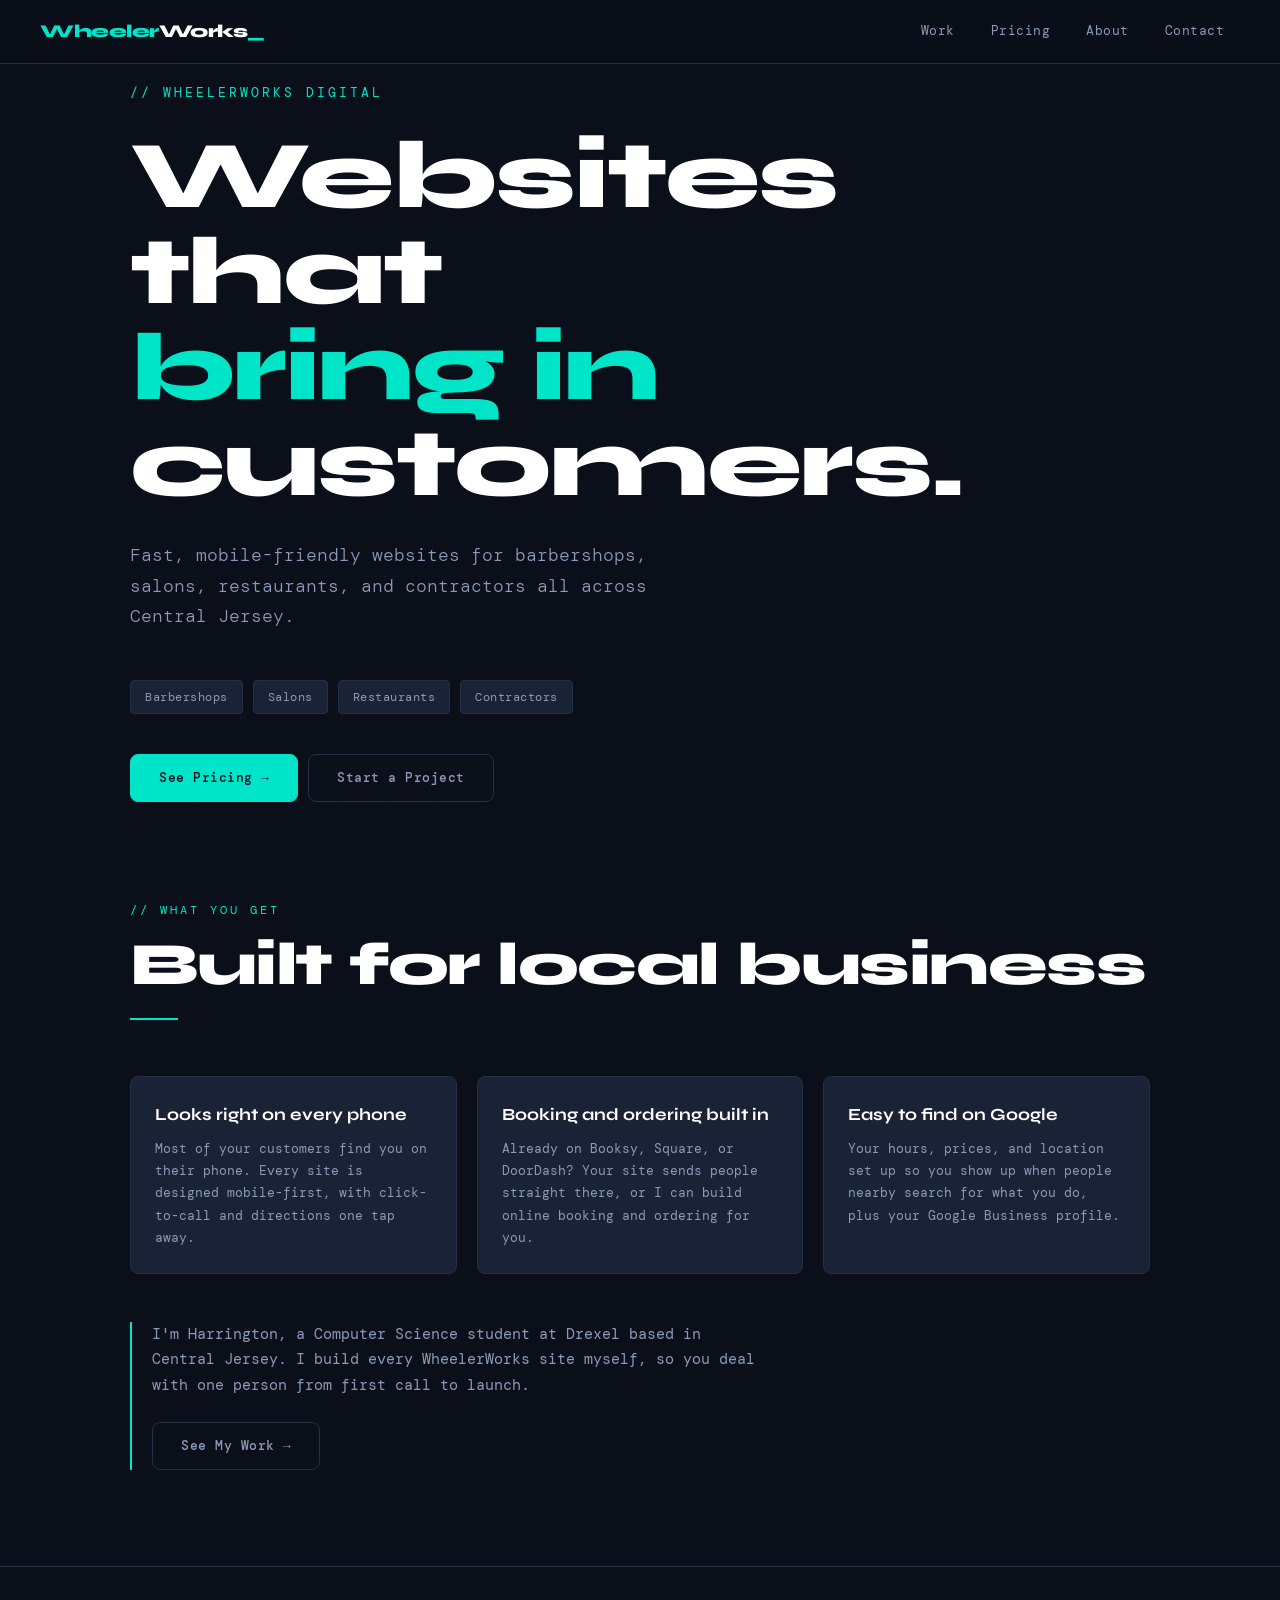
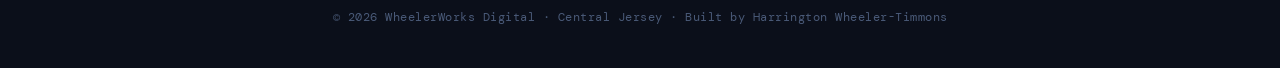
==== index.html @ 9b2962cf "Prepare for Netlify: index.html homepage and netlify.toml - Rename Main.html to index.html so hosts " ====
<!DOCTYPE html>
<html lang="en">
<head>
  <meta charset="UTF-8" />
  <meta name="viewport" content="width=device-width, initial-scale=1.0" />
  <title>WheelerWorks Digital — Websites for Local Businesses</title>
  <meta name="description" content="WheelerWorks Digital builds fast, mobile-friendly websites for barbershops, salons, restaurants, and contractors all across Central Jersey." />
  <link rel="stylesheet" href="css/main.css">
</head>

<body>

  <!-- Navigation -->
  <nav class="navigation">
    <a href="index.html" class="nav-logo">Wheeler<span>Works</span>_</a>
    <ul>
      <li><a href="Projects.html">Work</a></li>
      <li><a href="Pricing.html">Pricing</a></li>
      <li><a href="About_Me.html">About</a></li>
      <li><a href="Contact.html">Contact</a></li>
    </ul>
  </nav>

  <!-- Hero Section -->
  <section class="hero">
    <p class="hero-eyebrow">// WheelerWorks Digital</p>
    <h1>Websites that<br><span>bring in</span><br>customers.</h1>
    <p class="hero-sub">Fast, mobile-friendly websites for barbershops, salons, restaurants, and contractors all across Central Jersey.</p>
    <div class="hero-tags">
      <span class="tag">Barbershops</span>
      <span class="tag">Salons</span>
      <span class="tag">Restaurants</span>
      <span class="tag">Contractors</span>
    </div>
    <div class="hero-cta">
      <a href="Pricing.html" class="btn btn-primary">See Pricing →</a>
      <a href="Contact.html" class="btn btn-ghost">Start a Project</a>
    </div>
  </section>

  <!-- What you get -->
  <section class="home-section">
    <div class="section-header">
      <span class="label">// What you get</span>
      <h1>Built for local business</h1>
      <div class="divider"></div>
    </div>

    <div class="value-grid">
      <div class="info-card value-card">
        <h3>Looks right on every phone</h3>
        <p>Most of your customers find you on their phone. Every site is designed mobile-first, with click-to-call and directions one tap away.</p>
      </div>
      <div class="info-card value-card">
        <h3>Booking and ordering built in</h3>
        <p>Already on Booksy, Square, or DoorDash? Your site sends people straight there, or I can build online booking and ordering for you.</p>
      </div>
      <div class="info-card value-card">
        <h3>Easy to find on Google</h3>
        <p>Your hours, prices, and location set up so you show up when people nearby search for what you do, plus your Google Business profile.</p>
      </div>
    </div>

    <div class="builder-note">
      <p>I'm Harrington, a Computer Science student at Drexel based in Central Jersey. I build every WheelerWorks site myself, so you deal with one person from first call to launch.</p>
      <div class="hero-cta" style="margin-top:24px;">
        <a href="Projects.html" class="btn btn-ghost">See My Work →</a>
      </div>
    </div>
  </section>

  <footer class="footer">
    <p style="color:var(--text-faint); font-size:12px; text-align:center;">© 2026 WheelerWorks Digital · Central Jersey · Built by Harrington Wheeler-Timmons</p>
  </footer>

</body>
</html>
---- css/main.css ----
/* =============================================
   HARRINGTON WHEELER-TIMMONS — PORTFOLIO CSS
   Aesthetic: Refined Dark Developer
   Fonts: Syne (display) + DM Mono (body)
   ============================================= */

@import url('https://fonts.googleapis.com/css2?family=Syne:wght@400;600;700;800&family=DM+Mono:ital,wght@0,300;0,400;0,500;1,300&display=swap');

/* ── CSS Variables ── */
:root {
  --bg:        #0b0f1a;
  --bg2:       #111827;
  --surface:   #1a2235;
  --border:    #243048;
  --teal:      #00e5c8;
  --teal-dim:  rgba(0, 229, 200, 0.12);
  --teal-glow: rgba(0, 229, 200, 0.25);
  --text:      #e8edf5;
  --text-muted:#8a9bb8;
  --text-faint:#4a5a78;
  --white:     #ffffff;
  --nav-h:     64px;
  --radius:    8px;
  --transition: 0.25s cubic-bezier(0.4, 0, 0.2, 1);
}

/* ── Reset & Base ── */
*, *::before, *::after { box-sizing: border-box; margin: 0; padding: 0; }

html { scroll-behavior: smooth; }

body {
  background-color: var(--bg);
  color: var(--text);
  font-family: 'DM Mono', monospace;
  font-size: 15px;
  line-height: 1.7;
  min-height: 100vh;
  overflow-x: hidden;
}

/* ── Subtle grid texture overlay ── */
body::before {
  content: '';
  position: fixed;
  inset: 0;
  background-image:
    linear-gradient(rgba(0,229,200,0.025) 1px, transparent 1px),
    linear-gradient(90deg, rgba(0,229,200,0.025) 1px, transparent 1px);
  background-size: 48px 48px;
  pointer-events: none;
  z-index: 0;
}

/* ── Navigation ── */
.navigation {
  position: sticky;
  top: 0;
  z-index: 100;
  height: var(--nav-h);
  background: rgba(11, 15, 26, 0.85);
  backdrop-filter: blur(14px);
  -webkit-backdrop-filter: blur(14px);
  border-bottom: 1px solid var(--border);
  display: flex;
  align-items: center;
  padding: 0 40px;
  justify-content: space-between;
}

.nav-logo {
  font-family: 'Syne', sans-serif;
  font-weight: 800;
  font-size: 18px;
  color: var(--teal);
  letter-spacing: -0.5px;
  text-decoration: none;
  white-space: nowrap;
}

.navigation ul {
  list-style: none;
  display: flex;
  gap: 4px;
  align-items: center;
}

.navigation li a {
  color: var(--text-muted);
  text-decoration: none;
  font-family: 'DM Mono', monospace;
  font-size: 13px;
  font-weight: 400;
  letter-spacing: 0.5px;
  padding: 8px 16px;
  border-radius: var(--radius);
  transition: color var(--transition), background var(--transition);
  display: block;
}

.navigation li a:hover,
.navigation li a.active {
  color: var(--teal);
  background: var(--teal-dim);
}

/* ── Page Wrapper ── */
.page {
  position: relative;
  z-index: 1;
  max-width: 960px;
  margin: 0 auto;
  padding: 80px 40px 120px;
  animation: fadeUp 0.5s ease both;
}

@keyframes fadeUp {
  from { opacity: 0; transform: translateY(20px); }
  to   { opacity: 1; transform: translateY(0); }
}

/* ── Hero (Main page) ── */
.hero {
  min-height: calc(100vh - var(--nav-h));
  display: flex;
  flex-direction: column;
  justify-content: center;
  padding: 0 40px 80px;
  position: relative;
  z-index: 1;
  max-width: 1100px;
  margin: 0 auto;
}

.hero-eyebrow {
  font-family: 'DM Mono', monospace;
  font-size: 13px;
  color: var(--teal);
  letter-spacing: 3px;
  text-transform: uppercase;
  margin-bottom: 24px;
  animation: fadeUp 0.4s 0.1s ease both;
}

.hero h1 {
  font-family: 'Syne', sans-serif;
  font-weight: 800;
  font-size: clamp(48px, 8vw, 96px);
  line-height: 1.0;
  color: var(--white);
  letter-spacing: -2px;
  text-align: left;
  margin-bottom: 28px;
  animation: fadeUp 0.4s 0.2s ease both;
}

.hero h1 span {
  color: var(--teal);
}

.hero-sub {
  font-family: 'DM Mono', monospace;
  font-size: 18px;
  color: var(--text-muted);
  font-weight: 300;
  max-width: 520px;
  animation: fadeUp 0.4s 0.3s ease both;
  margin-bottom: 48px;
}

.hero-tags {
  display: flex;
  flex-wrap: wrap;
  gap: 10px;
  animation: fadeUp 0.4s 0.4s ease both;
}

.tag {
  font-family: 'DM Mono', monospace;
  font-size: 12px;
  padding: 6px 14px;
  border: 1px solid var(--border);
  border-radius: 4px;
  color: var(--text-muted);
  background: var(--surface);
  letter-spacing: 0.5px;
}

.hero-cta {
  display: inline-flex;
  align-items: center;
  gap: 10px;
  margin-top: 40px;
  animation: fadeUp 0.4s 0.5s ease both;
}

.btn {
  font-family: 'DM Mono', monospace;
  font-size: 13px;
  font-weight: 500;
  padding: 12px 28px;
  border-radius: var(--radius);
  text-decoration: none;
  letter-spacing: 0.5px;
  transition: all var(--transition);
  cursor: pointer;
  display: inline-flex;
  align-items: center;
  gap: 8px;
}

.btn-primary {
  background: var(--teal);
  color: var(--bg);
  border: 1px solid var(--teal);
}

.btn-primary:hover {
  background: transparent;
  color: var(--teal);
  box-shadow: 0 0 24px var(--teal-glow);
}

.btn-ghost {
  background: transparent;
  color: var(--text-muted);
  border: 1px solid var(--border);
}

.btn-ghost:hover {
  color: var(--teal);
  border-color: var(--teal);
  background: var(--teal-dim);
}

/* ── Section Headings ── */
.section-header {
  margin-bottom: 56px;
}

.section-header h1 {
  font-family: 'Syne', sans-serif;
  font-weight: 800;
  font-size: clamp(36px, 5vw, 60px);
  color: var(--white);
  letter-spacing: -1.5px;
  line-height: 1.1;
  text-align: left;
}

.section-header .label {
  font-family: 'DM Mono', monospace;
  font-size: 12px;
  color: var(--teal);
  letter-spacing: 3px;
  text-transform: uppercase;
  margin-bottom: 12px;
  display: block;
}

.divider {
  width: 48px;
  height: 2px;
  background: var(--teal);
  margin-top: 20px;
}

/* ── About Page ── */
.about-grid {
  display: grid;
  grid-template-columns: 1fr 1fr;
  gap: 48px;
  margin-bottom: 56px;
}

.about-bio {
  grid-column: 1 / -1;
}

.about-bio p {
  font-family: 'DM Mono', monospace;
  font-size: 15px;
  font-style: normal;
  font-weight: 300;
  color: var(--text-muted);
  text-align: left;
  line-height: 1.9;
  max-width: 720px;
}

.skills-block h2 {
  font-family: 'Syne', sans-serif;
  font-size: 18px;
  font-weight: 700;
  color: var(--text);
  margin-bottom: 20px;
  letter-spacing: -0.3px;
}

.skills-list {
  display: flex;
  flex-direction: column;
  gap: 10px;
}

.skill-item {
  display: flex;
  align-items: center;
  gap: 12px;
  font-size: 14px;
  color: var(--text-muted);
}

.skill-item::before {
  content: '';
  width: 6px;
  height: 6px;
  border-radius: 50%;
  background: var(--teal);
  flex-shrink: 0;
}

.info-card {
  background: var(--surface);
  border: 1px solid var(--border);
  border-radius: var(--radius);
  padding: 24px;
}

.info-card h2 {
  font-family: 'Syne', sans-serif;
  font-size: 16px;
  font-weight: 700;
  color: var(--text);
  margin-bottom: 16px;
}

/* ── Projects Page ── */
.projects-intro {
  font-family: 'DM Mono', monospace;
  font-size: 15px;
  font-style: normal;
  font-weight: 300;
  color: var(--text-muted);
  max-width: 560px;
  line-height: 1.8;
  margin-bottom: 56px;
}

.projects-grid {
  display: grid;
  grid-template-columns: repeat(auto-fill, minmax(280px, 1fr));
  gap: 24px;
  margin-bottom: 64px;
}

.project-card {
  background: var(--surface);
  border: 1px solid var(--border);
  border-radius: var(--radius);
  padding: 28px;
  display: flex;
  flex-direction: column;
  gap: 14px;
  text-decoration: none;
  transition: border-color var(--transition), transform var(--transition), box-shadow var(--transition);
  position: relative;
  overflow: hidden;
}

.project-card::before {
  content: '';
  position: absolute;
  top: 0;
  left: 0;
  right: 0;
  height: 2px;
  background: var(--teal);
  transform: scaleX(0);
  transform-origin: left;
  transition: transform var(--transition);
}

.project-card:hover {
  border-color: rgba(0,229,200,0.35);
  transform: translateY(-4px);
  box-shadow: 0 12px 40px rgba(0, 0, 0, 0.4), 0 0 0 1px rgba(0,229,200,0.1);
}

.project-card:hover::before {
  transform: scaleX(1);
}

.project-card.coming-soon {
  opacity: 0.5;
  pointer-events: none;
}

.project-num {
  font-size: 11px;
  color: var(--teal);
  letter-spacing: 2px;
  font-weight: 500;
}

.project-title {
  font-family: 'Syne', sans-serif;
  font-size: 20px;
  font-weight: 700;
  color: var(--white);
  letter-spacing: -0.3px;
}

.project-desc {
  font-size: 13px;
  color: var(--text-muted);
  font-weight: 300;
  line-height: 1.7;
  flex: 1;
}

.project-stack {
  display: flex;
  flex-wrap: wrap;
  gap: 6px;
  margin-top: 4px;
}

.stack-tag {
  font-size: 11px;
  color: var(--teal);
  background: var(--teal-dim);
  border: 1px solid rgba(0,229,200,0.2);
  border-radius: 3px;
  padding: 3px 8px;
  letter-spacing: 0.3px;
}

.project-arrow {
  font-size: 18px;
  color: var(--teal);
  align-self: flex-end;
  opacity: 0;
  transform: translateX(-6px);
  transition: opacity var(--transition), transform var(--transition);
}

.project-card:hover .project-arrow {
  opacity: 1;
  transform: translateX(0);
}

/* ── Resume Page ── */
.resume-container {
  display: flex;
  flex-direction: column;
  gap: 24px;
}

.pdf-wrapper {
  background: var(--surface);
  border: 1px solid var(--border);
  border-radius: var(--radius);
  overflow: hidden;
  padding: 4px;
}

.pdf-wrapper iframe {
  width: 100%;
  aspect-ratio: 4 / 5;
  border: none;
  display: block;
  border-radius: 6px;
  min-height: 600px;
}

.resume-actions {
  display: flex;
  gap: 12px;
  flex-wrap: wrap;
}

/* Contact Me Page */
.contact-card{
  background: var(--surface);
  border: 1px solid var(--border);
  border-radius: var(--radius);
  padding: 28px;
  display: flex;
  /* flex-direction: block; */
  gap: 14px;
  text-decoration: none;
  transition: border-color var(--transition), transform var(--transition), box-shadow var(--transition);
  position: relative;
  overflow: hidden;
  width: 100%;
}

form {
  display: flex;
  flex-direction: column;
  gap: 14px;
  width: 100%;
}

.form-group {
  display: flex;
  flex-direction: column;
  gap: 6px;
  font-size: 24px;
}

input {
 border-radius: var(--radius);
 padding: 7px; 
}


/* ── Footer ── */
.footer {
  position: relative;
  z-index: 1;
  text-align: center;
  padding: 40px;
  border-top: 1px solid var(--border);
  color: var(--text-faint);
  font-size: 12px;
  letter-spacing: 0.5px;
}

/* ── Utility ── */
p {
  font-family: 'DM Mono', monospace;
  font-style: normal;
  font-size: 15px;
  color: var(--text-muted);
  text-align: left;
}

h1, h2, h3 {
  text-align: left;
}

/* ── Responsive ── */
@media (max-width: 680px) {
  .navigation { padding: 0 20px; }
  .hero { padding: 0 20px 60px; }
  .page { padding: 60px 20px 80px; }
  .about-grid { grid-template-columns: 1fr; gap: 32px; }
  .projects-grid { grid-template-columns: 1fr; }
  .nav-logo { font-size: 14px; }
  .hero h1 { letter-spacing: -1px; }
}

/* =============================================
   WHEELERWORKS DIGITAL — business pages
   (home value cards, pricing, contact form)
   ============================================= */

.nav-logo span { color: var(--white); }

/* ── Home: value cards + builder note ── */
.home-section {
  position: relative;
  z-index: 1;
  max-width: 1100px;
  margin: 0 auto;
  padding: 0 40px 96px;
}

.value-grid {
  display: grid;
  grid-template-columns: repeat(3, 1fr);
  gap: 20px;
  margin-bottom: 48px;
}

.value-card h3 {
  font-family: 'Syne', sans-serif;
  font-size: 17px;
  font-weight: 700;
  color: var(--white);
  margin-bottom: 8px;
}

.value-card p { font-size: 13px; line-height: 1.7; }

.builder-note {
  border-left: 2px solid var(--teal);
  padding-left: 20px;
  max-width: 640px;
}

/* ── Pricing ── */
.pricing-grid {
  display: grid;
  grid-template-columns: repeat(3, 1fr);
  gap: 20px;
  margin-bottom: 40px;
  align-items: stretch;
}

.price-card {
  background: var(--surface);
  border: 1px solid var(--border);
  border-radius: var(--radius);
  padding: 28px;
  display: flex;
  flex-direction: column;
  gap: 16px;
  position: relative;
}

.price-card.featured {
  border-color: var(--teal);
  box-shadow: 0 0 0 1px var(--teal-dim), 0 16px 48px rgba(0, 0, 0, 0.35);
}

.price-badge {
  position: absolute;
  top: -11px;
  left: 28px;
  background: var(--teal);
  color: var(--bg);
  font-size: 11px;
  font-weight: 500;
  letter-spacing: 1px;
  text-transform: uppercase;
  padding: 3px 10px;
  border-radius: 3px;
}

.price-name {
  font-family: 'Syne', sans-serif;
  font-size: 20px;
  font-weight: 700;
  color: var(--white);
}

.price-for { font-size: 13px; line-height: 1.6; }

.price-amount {
  font-family: 'Syne', sans-serif;
  font-size: 40px;
  font-weight: 800;
  color: var(--white);
  letter-spacing: -1px;
  line-height: 1;
}

.price-amount small {
  font-family: 'DM Mono', monospace;
  font-size: 13px;
  font-weight: 400;
  color: var(--text-muted);
  letter-spacing: 0;
}

.price-list {
  list-style: none;
  display: flex;
  flex-direction: column;
  gap: 10px;
  flex: 1;
}

.price-list li {
  font-size: 13px;
  color: var(--text-muted);
  padding-left: 22px;
  position: relative;
  line-height: 1.6;
}

.price-list li::before {
  content: '✓';
  position: absolute;
  left: 0;
  color: var(--teal);
}

.price-card .btn { justify-content: center; }

.care-plan {
  display: grid;
  grid-template-columns: 1fr auto;
  gap: 24px;
  align-items: center;
  margin-bottom: 56px;
}

.care-plan h2 { margin-bottom: 8px; }
.care-plan .price-amount { font-size: 32px; text-align: right; }

.faq {
  display: grid;
  grid-template-columns: 1fr 1fr;
  gap: 24px 40px;
  margin-bottom: 56px;
}

.faq h3 {
  font-family: 'Syne', sans-serif;
  font-size: 15px;
  font-weight: 700;
  color: var(--text);
  margin-bottom: 6px;
}

.faq p { font-size: 13px; line-height: 1.7; }

/* ── Contact form (Formspree) ── */
.contact-layout {
  display: grid;
  grid-template-columns: 1.4fr 1fr;
  gap: 40px;
  align-items: start;
}

.contact-form {
  display: grid;
  grid-template-columns: 1fr 1fr;
  gap: 16px;
}

.contact-form .full { grid-column: 1 / -1; }

.contact-form label {
  display: block;
  font-size: 12px;
  color: var(--text-muted);
  letter-spacing: 0.5px;
  margin-bottom: 6px;
}

.contact-form label .opt { color: var(--text-faint); }

.contact-form input,
.contact-form select,
.contact-form textarea {
  width: 100%;
  background: var(--bg);
  border: 1px solid var(--border);
  color: var(--text);
  border-radius: var(--radius);
  padding: 11px 12px;
  font: 400 14px 'DM Mono', monospace;
  transition: border-color var(--transition), box-shadow var(--transition);
}

.contact-form input:focus,
.contact-form select:focus,
.contact-form textarea:focus {
  outline: none;
  border-color: var(--teal);
  box-shadow: 0 0 0 3px var(--teal-dim);
}

.contact-form textarea { min-height: 140px; resize: vertical; }
.contact-form .gotcha { display: none; }

.form-footer {
  display: flex;
  align-items: center;
  justify-content: space-between;
  gap: 16px;
  flex-wrap: wrap;
}

.fine { font-size: 12px; color: var(--text-faint); }

.form-status { font-size: 13px; margin-top: 4px; }
.form-status.error { color: #ff8a8a; }

.form-success { display: none; text-align: center; padding: 40px 12px; }
.form-success .check {
  width: 56px; height: 56px; border-radius: 50%;
  border: 2px solid var(--teal); color: var(--teal);
  display: grid; place-items: center; font-size: 26px; margin: 0 auto 16px;
}
.form-success h2 {
  font-family: 'Syne', sans-serif; font-size: 24px; font-weight: 700;
  color: var(--white); margin-bottom: 8px; text-align: center;
}
.form-success p { text-align: center; }
.sent .form-success { display: block; }
.sent .contact-form { display: none; }

.contact-steps { display: flex; flex-direction: column; gap: 14px; }

/* ── Business pages: responsive ── */
@media (max-width: 860px) {
  .value-grid, .pricing-grid, .faq, .contact-layout { grid-template-columns: 1fr; }
  .care-plan { grid-template-columns: 1fr; }
  .care-plan .price-amount { text-align: left; }
}

@media (max-width: 680px) {
  .navigation { height: auto; min-height: var(--nav-h); flex-wrap: wrap; padding: 10px 16px; gap: 4px; }
  .navigation ul { flex-wrap: wrap; gap: 0; }
  .navigation li a { padding: 6px 10px; font-size: 12px; }
  .home-section { padding: 0 16px 72px; }
  .hero { padding: 0 16px 60px; }
  .page { padding: 48px 16px 72px; }
  .hero-cta { flex-wrap: wrap; }
  .contact-form { grid-template-columns: 1fr; }
  .hero h1 { font-size: clamp(32px, 10vw, 48px); letter-spacing: -1px; }
  .section-header h1 { font-size: clamp(30px, 9vw, 40px); }
}
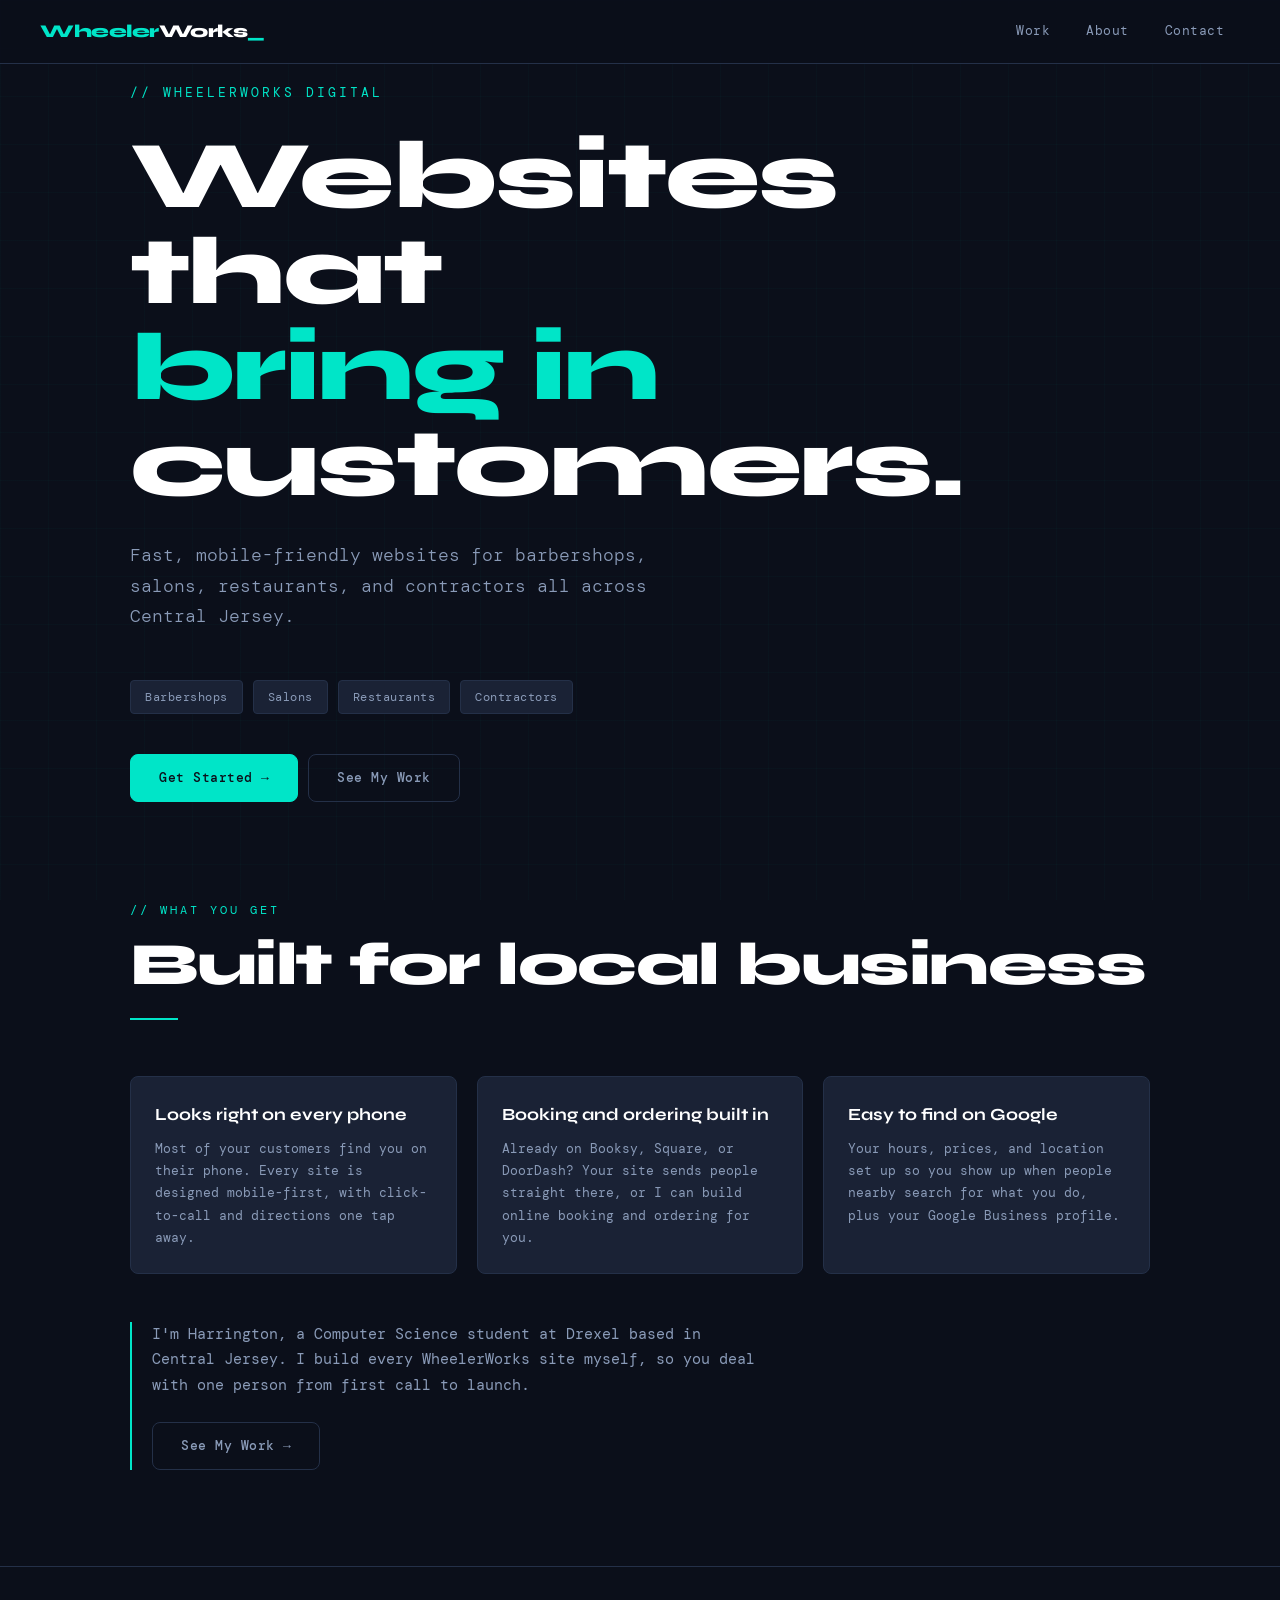
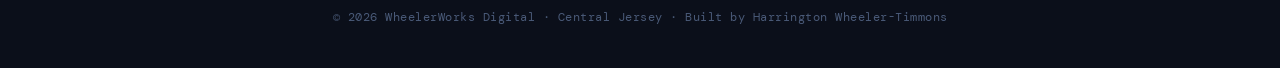
==== commit f7d52cd5: "Remove public pricing; send visitors to the contact form - Delete Pricing.html and redirect /Pricing" ====
--- a/index.html
+++ b/index.html
@@ -15,7 +15,6 @@
     <a href="index.html" class="nav-logo">Wheeler<span>Works</span>_</a>
     <ul>
       <li><a href="Projects.html">Work</a></li>
-      <li><a href="Pricing.html">Pricing</a></li>
       <li><a href="About_Me.html">About</a></li>
       <li><a href="Contact.html">Contact</a></li>
     </ul>
@@ -33,8 +32,8 @@
       <span class="tag">Contractors</span>
     </div>
     <div class="hero-cta">
-      <a href="Pricing.html" class="btn btn-primary">See Pricing →</a>
-      <a href="Contact.html" class="btn btn-ghost">Start a Project</a>
+      <a href="Contact.html" class="btn btn-primary">Get Started →</a>
+      <a href="Projects.html" class="btn btn-ghost">See My Work</a>
     </div>
   </section>
 
--- a/css/main.css
+++ b/css/main.css
@@ -450,30 +450,7 @@
   transform: translateX(0);
 }
 
-/* ── Resume Page ── */
-.resume-container {
-  display: flex;
-  flex-direction: column;
-  gap: 24px;
-}
-
-.pdf-wrapper {
-  background: var(--surface);
-  border: 1px solid var(--border);
-  border-radius: var(--radius);
-  overflow: hidden;
-  padding: 4px;
-}
-
-.pdf-wrapper iframe {
-  width: 100%;
-  aspect-ratio: 4 / 5;
-  border: none;
-  display: block;
-  border-radius: 6px;
-  min-height: 600px;
-}
-
+/* ── Button row (About, Projects) ── */
 .resume-actions {
   display: flex;
   gap: 12px;
@@ -554,7 +531,7 @@
 
 /* =============================================
    WHEELERWORKS DIGITAL — business pages
-   (home value cards, pricing, contact form)
+   (home value cards, contact form)
    ============================================= */
 
 .nav-logo span { color: var(--white); }
@@ -590,124 +567,6 @@
   padding-left: 20px;
   max-width: 640px;
 }
-
-/* ── Pricing ── */
-.pricing-grid {
-  display: grid;
-  grid-template-columns: repeat(3, 1fr);
-  gap: 20px;
-  margin-bottom: 40px;
-  align-items: stretch;
-}
-
-.price-card {
-  background: var(--surface);
-  border: 1px solid var(--border);
-  border-radius: var(--radius);
-  padding: 28px;
-  display: flex;
-  flex-direction: column;
-  gap: 16px;
-  position: relative;
-}
-
-.price-card.featured {
-  border-color: var(--teal);
-  box-shadow: 0 0 0 1px var(--teal-dim), 0 16px 48px rgba(0, 0, 0, 0.35);
-}
-
-.price-badge {
-  position: absolute;
-  top: -11px;
-  left: 28px;
-  background: var(--teal);
-  color: var(--bg);
-  font-size: 11px;
-  font-weight: 500;
-  letter-spacing: 1px;
-  text-transform: uppercase;
-  padding: 3px 10px;
-  border-radius: 3px;
-}
-
-.price-name {
-  font-family: 'Syne', sans-serif;
-  font-size: 20px;
-  font-weight: 700;
-  color: var(--white);
-}
-
-.price-for { font-size: 13px; line-height: 1.6; }
-
-.price-amount {
-  font-family: 'Syne', sans-serif;
-  font-size: 40px;
-  font-weight: 800;
-  color: var(--white);
-  letter-spacing: -1px;
-  line-height: 1;
-}
-
-.price-amount small {
-  font-family: 'DM Mono', monospace;
-  font-size: 13px;
-  font-weight: 400;
-  color: var(--text-muted);
-  letter-spacing: 0;
-}
-
-.price-list {
-  list-style: none;
-  display: flex;
-  flex-direction: column;
-  gap: 10px;
-  flex: 1;
-}
-
-.price-list li {
-  font-size: 13px;
-  color: var(--text-muted);
-  padding-left: 22px;
-  position: relative;
-  line-height: 1.6;
-}
-
-.price-list li::before {
-  content: '✓';
-  position: absolute;
-  left: 0;
-  color: var(--teal);
-}
-
-.price-card .btn { justify-content: center; }
-
-.care-plan {
-  display: grid;
-  grid-template-columns: 1fr auto;
-  gap: 24px;
-  align-items: center;
-  margin-bottom: 56px;
-}
-
-.care-plan h2 { margin-bottom: 8px; }
-.care-plan .price-amount { font-size: 32px; text-align: right; }
-
-.faq {
-  display: grid;
-  grid-template-columns: 1fr 1fr;
-  gap: 24px 40px;
-  margin-bottom: 56px;
-}
-
-.faq h3 {
-  font-family: 'Syne', sans-serif;
-  font-size: 15px;
-  font-weight: 700;
-  color: var(--text);
-  margin-bottom: 6px;
-}
-
-.faq p { font-size: 13px; line-height: 1.7; }
 
 /* ── Contact form (Formspree) ── */
 .contact-layout {
@@ -790,9 +649,7 @@
 
 /* ── Business pages: responsive ── */
 @media (max-width: 860px) {
-  .value-grid, .pricing-grid, .faq, .contact-layout { grid-template-columns: 1fr; }
-  .care-plan { grid-template-columns: 1fr; }
-  .care-plan .price-amount { text-align: left; }
+  .value-grid, .contact-layout { grid-template-columns: 1fr; }
 }
 
 @media (max-width: 680px) {
